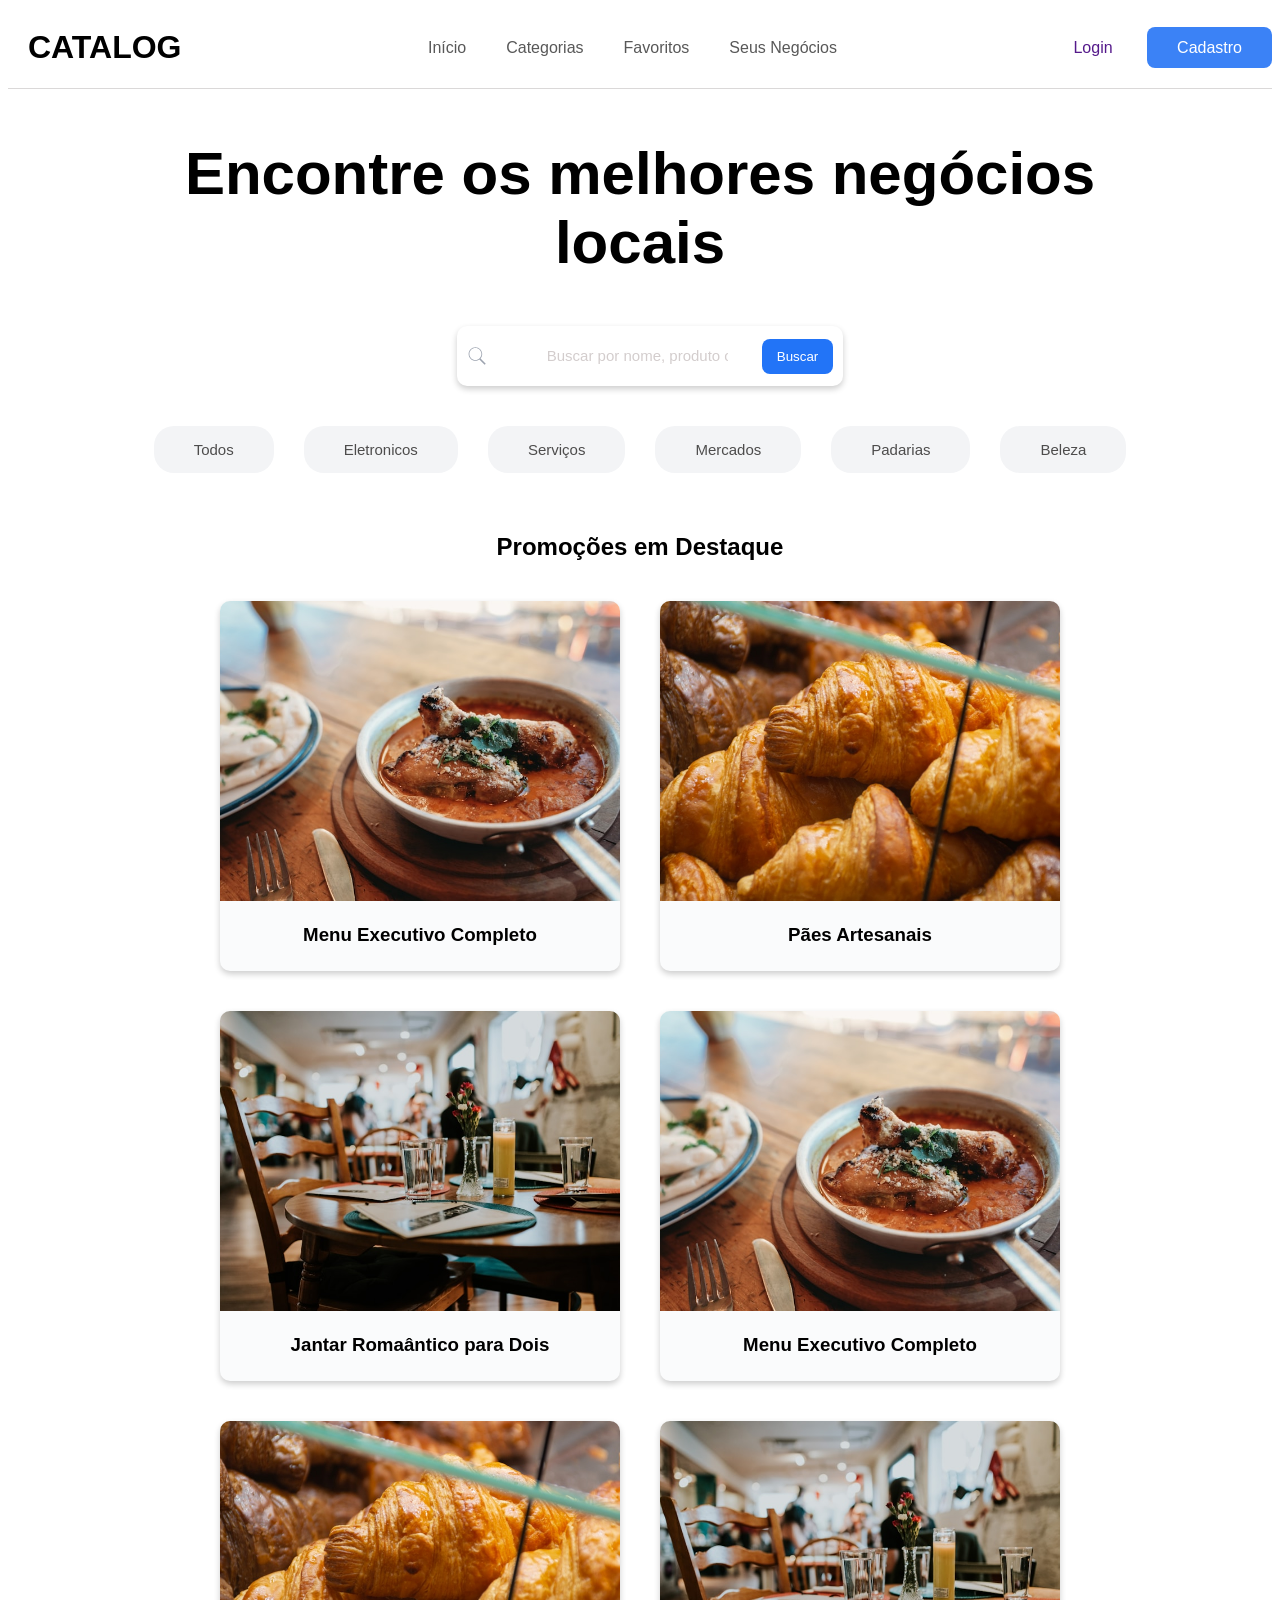
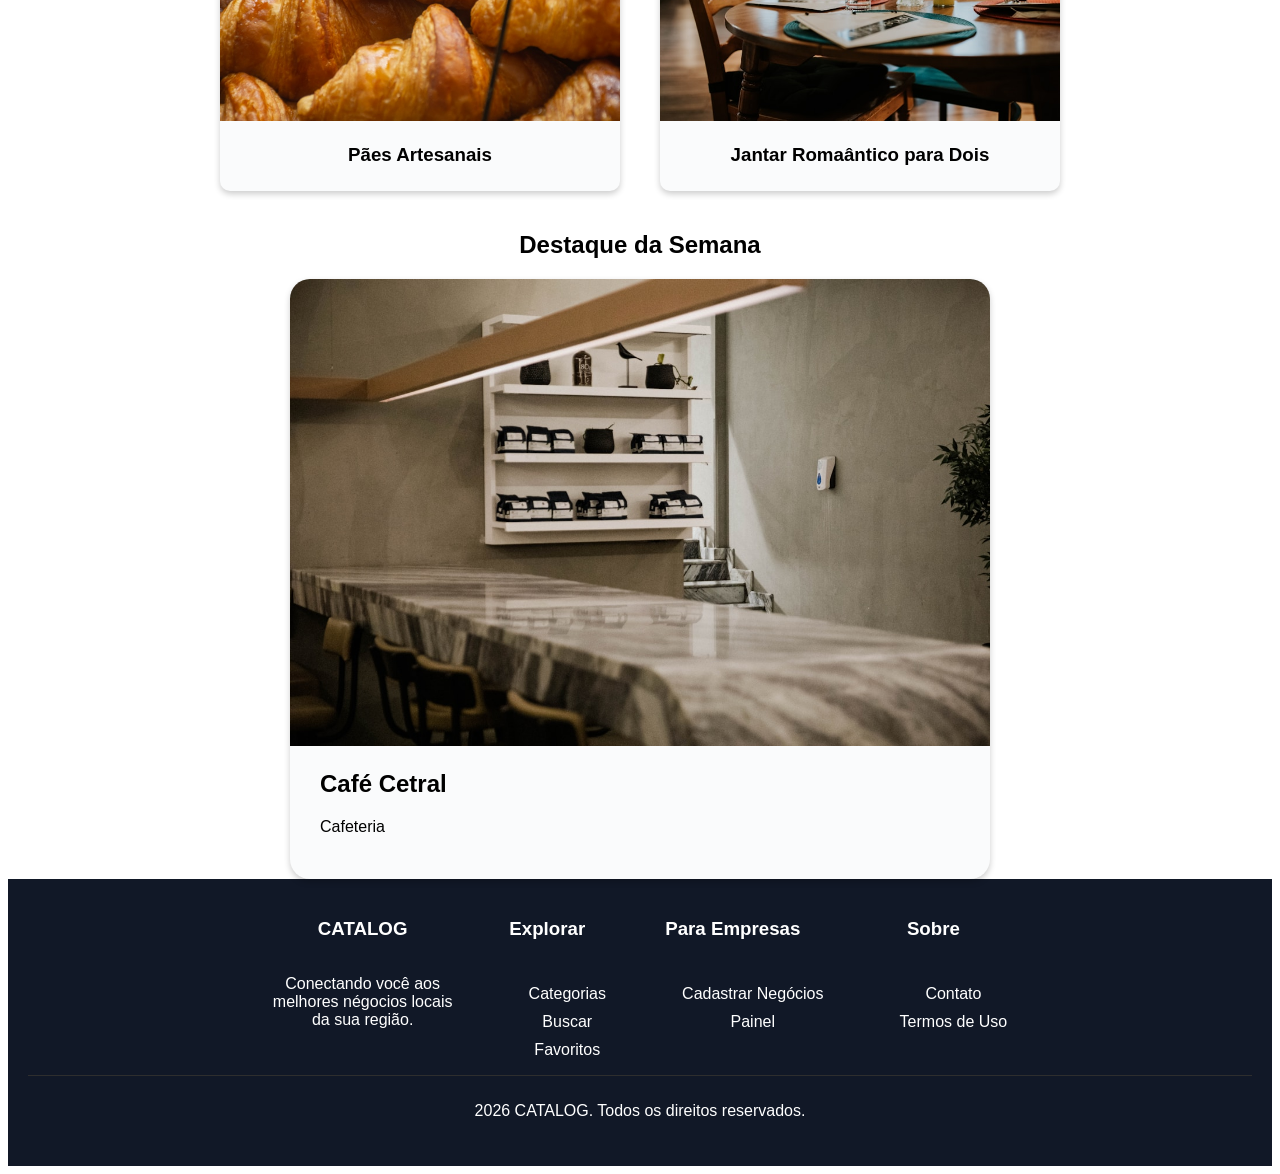
==== index.html @ fd713cd6 "Adicionando arquivos do catálogo" ====
<!DOCTYPE html>
<html lang="pt-BR">
<head>
    <meta charset="UTF-8">
    <meta name="viewport" content="width=device-width, initial-scale=1.0">
    <link rel="stylesheet" href="css/estilo.css">
    <title>Catalog</title>
</head>
<body>
    <header>
        <h1>CATALOG</h1>
        <nav>
            <ul>
                <li ><a class="text_nav" href="">Início</a></li>
                <li ><a class="text_nav"  href="">Categorias</a></li>
                <li ><a class="text_nav" href="">Favoritos</a></li>
                <li ><a class="text_nav" href="">Seus Negócios</a></li>
            </ul>
        </nav>
            <div class="Botao_header">
                <a class="botao_nav" href="">Login</a>
                <a class="botao_nav cadastro" href="">Cadastro</a>
            </div>
    </header>
    <main>
        <section class="area_pesquisa">
            <h1>Encontre os melhores negócios <br>locais</h1>
            <div class="Input_pesquisar">
                <form class="text_pesquisa">
                    <svg class="icon_search" xmlns="http://www.w3.org/2000/svg" x="0px" y="0px" width="50" height="50" viewBox="0 0 50 50">
                    <path d="M 21 3 C 11.621094 3 4 10.621094 4 20 C 4 29.378906 11.621094 37 21 37 C 24.710938 37 28.140625 35.804688 30.9375 33.78125 L 44.09375 46.90625 L 46.90625 44.09375 L 33.90625 31.0625 C 36.460938 28.085938 38 24.222656 38 20 C 38 10.621094 30.378906 3 21 3 Z M 21 5 C 29.296875 5 36 11.703125 36 20 C 36 28.296875 29.296875 35 21 35 C 12.703125 35 6 28.296875 6 20 C 6 11.703125 12.703125 5 21 5 Z"></path>
                    </svg>         
                    <input class="input_search" type="search" name="q" id="pesquisa" placeholder="Buscar por nome, produto ou serviço..."  >
                    <button type="submit" class="botao_pesquisar">Buscar</button>
                    
                </form>
            </div>
        </section>
        <section class="area_categorias">
            <button class="botoes_categoria">Todos</button>
            <button class="botoes_categoria">Eletronicos</button>
            <button class="botoes_categoria">Serviços</button>
            <button class="botoes_categoria">Mercados</button>
            <button class="botoes_categoria">Padarias</button>
            <button class="botoes_categoria">Beleza</button>
        </section>
        <section class="cards_promoção">
            <div class="text_card_promoçao">
                <h1>Promoções em Destaque</h1>
            </div>
            <div class="card_promocao_container">
                <div class="card_promoçao">
                    <img src="img/imagem-text1.jpg" alt="">
                    <div class="card_promoçao_text">
                        <h3>Menu Executivo Completo</h3>
                    </div>
                </div>
                <div class="card_promoçao">
                    <img src="img/imagem-text2.jpg" alt="">
                    <div class="card_promoçao_text">
                        <h3>Pães Artesanais </h3>
                    </div>
                </div>
                <div class="card_promoçao">
                    <img src="img/imagem-text3.jpg" alt="">
                    <div class="card_promoçao_text">
                        <h3>Jantar Romaântico para Dois</h3>
                    </div>
                </div>  
                <div class="card_promoçao">
                    <img src="img/imagem-text1.jpg" alt="">
                    <div class="card_promoçao_text">
                        <h3>Menu Executivo Completo</h3>
                    </div>
                </div>
                <div class="card_promoçao">
                    <img src="img/imagem-text2.jpg" alt="">
                    <div class="card_promoçao_text">
                        <h3>Pães Artesanais </h3>
                    </div>
                </div>
                <div class="card_promoçao">
                    <img src="img/imagem-text3.jpg" alt="">
                    <div class="card_promoçao_text">
                        <h3>Jantar Romaântico para Dois</h3>
                    </div>
                </div>  
            </div>        
        </section>
        <section>
            <div class="text_destaque_avaliacao">
                <h1 >Destaque da Semana</h1>
            </div>
            <div class="container_destaque_avaliacao">
                <div class="card_promoçao_destaque_avaliacao">
                    <img src="img/cafe.jpg" alt="">
                    <div class="destaque_avaliacao_text">
                        <h2>Café Cetral</h2>
                        <p>Cafeteria</p>
                    </div> 
                    
                </div>
            </div>
        </section>
    </main>
    <footer>
        <section class="area_rodape">
            <div class="footer_text">
                <h3>CATALOG</h3>
                <p>Conectando você aos <br> melhores négocios locais <br> da  sua região.</p>
            </div>
            <div class="footer_text">
                <h3>Explorar</h3>
                <ul>
                    <li>
                        <a class="link_footer" href="">Categorias</a>
                    </li>
                    <li>
                        <a href="">Buscar</a>
                    </li>          
                    <li>
                        <a href="">Favoritos</a>
                    </li>     
                </ul>
            </div>
            <div class="footer_text">
                <h3>Para Empresas</h3>
                <ul>
                    <li>
                        <a href="">Cadastrar Negócios</a>
                    </li>
                    <li>
                        <a href="">Painel</a>
                    </li>      
                </ul>      
            </div>
            <div class="footer_text">
                <h3>Sobre</h3>
                <ul>
                    <li>
                        <a href="">Contato</a>
                    </li>
                    <li>
                        <a href="">Termos de Uso</a>
                    </li>                
                </ul>

            </div>
        </section>
        <section >
            <div class="fotter_direitos">
               <p >2026 CATALOG. Todos os direitos reservados.</p>
            </div>
        </section>
    </footer>
</body>
</html>
---- css/estilo.css ----
*{
    font-family: 'Lucida Sans', 'Lucida Sans Regular', 'Lucida Grande', 'Lucida Sans Unicode', Geneva, Verdana, sans-serif;

}
header{
    display: flex;
    width: 100%;
    border-bottom: 1px solid #dad8d8;
    justify-content: space-between;
    align-items: center;
}
header h1{
    padding-left: 20px;
}
header ul{
    display: flex;
    list-style: none;
    gap: 40px;
}
header ul li a{
    text-decoration: none;
    color: #585858;
}
header ul li a:hover{
    color: #3B82F6;
    border-bottom: 2px solid #3B82F6;
}

.botao_nav{
    padding: 30px;
    text-decoration: none;
    list-style: none;
    font-weight: 500;
    padding-bottom: 12px;
    padding-top: 12px;
    
}


.cadastro{
    background-color: #3B82F6;
    border-radius: 8px;
    padding-bottom: 12px;
    padding-top: 12px;
    color: #fff;
}
.cadastro:hover{
    background-color: #2274f7 ;

}
/*Area de Busca*/
.area_pesquisa{
    display: flex;
    width: 100%;
    flex-direction: column;
    justify-content: center;   
    align-items: center;       
    text-align: center;
}
.area_pesquisa h1{
    font-size: 60px;
}

.input_search{
    width: 30%;
    height: 4.5rem;
    outline: none;
    border: none;
    border-radius: 10px ;
    padding: 10px 10px 10px 50px;
}
.input_search::placeholder{
    color: #d3cdcd;
    font-size: 15px;
}
/* Container do form */
.text_pesquisa {
    display: flex;
    justify-content: center;
}

/* Caixa inteira da busca */
.Input_pesquisar form {
    display: flex;
    align-items: center;
    width: 100%;
    background: #fff;
    border-radius: 10px;
    padding: 5px 10px;
    box-shadow: 0 3px 6px rgba(0, 0, 0, 0.2);
    gap: 10px;
}

/* Ícone */
.icon_search {
    width: 20px;
    min-width: 20px;
    fill: #9ca3af;
}

/* Input */
.input_search {
    flex: 1;
    border: none;
    outline: none;
    height: 40px;
    font-size: 14px;
}

/* Botão */
.botao_pesquisar {
    background-color: #2274f7;
    color: white;
    border: none;
    border-radius: 8px;
    padding: 10px 15px;
    cursor: pointer;
    white-space: nowrap;
}

.botao_pesquisar:hover {
    background-color: #3B82F6;
}
/*Area Categorias*/
.area_categorias{
    display: flex;
    justify-content: center;
    align-items: center;
}

.botoes_categoria{
    margin: 40px 15px;
    padding: 15px 40px 15px 40px;
    background-color: #F3F4F6;
    text-decoration: none;
    border-radius: 20px;
    color: #4d4c4c;
    font-weight: 500;
    font-size: 15px;
    border: none;
    cursor: pointer;

}
.botoes_categoria:focus{
    color: #ffff;
    background-color: #3B82F6;

}


/*Rodape*/
footer{
    background-color: #111827;
    padding: 20px;
}
.area_rodape{
    display: flex;
    color: #ffffff;
    background-color: #111827;
    justify-content: space-between;
    padding-left: 20%;
    padding-right: 20%;
    border-bottom:  0.5px solid #2e2e2e;
}
.footer_text{
display: flex;
flex-direction: column;
align-items: center;
text-align: center;
margin: 0;
}
section ul li{
    list-style: none;
    padding-top: 10px;
}
footer section ul li a{
    text-decoration: none;
    color: #ffff;
}
.fotter_direitos{
    display: flex;
    align-items: center;
    text-align: center;
    justify-content: center;
    color: #ffff;
    margin: 10px;
}
/*Card de promoção*/
.card_promocao_container{
display: flex;
align-items: center;
justify-content: center;
flex-wrap: wrap;
}
.text_card_promoçao{
    text-align: center;
}

.card_promoçao img{
    width: 400px;
    height: 300px;
    border-top-left-radius: 10px;
    border-top-right-radius: 10px;
    object-fit: cover;
}
.card_promoçao{
    border-radius: 10px;
    margin: 20px;
    width: 400px;
    height: 370px;
    background-color: #fafbfc;
    text-align: center;
    box-shadow: 0 3px 6px rgba(0, 0, 0, 0.2);
    transition: 0.5s;
}
.card_promoçao:hover{
    scale: 1.05;
    box-shadow: 0 3px 6px rgba(0, 0, 0, 0.3);
}
/*Card de Avaliação */
.text_destaque_avaliacao{
    text-align: center;

}
.container_destaque_avaliacao{
    display: flex;
    align-items: center;
    justify-content: center;
    flex-wrap: wrap;
}
.card_promoçao_destaque_avaliacao{
    width: 700px;
    height: 600px;
    border-radius: 20px;
    background-color: #fafbfc;
    box-shadow: 0px 3px 6px rgba(0, 0, 0, 0.2);
}
.card_promoçao_destaque_avaliacao img{
    width: 700px;
    border-top-left-radius: 20px;
    border-top-right-radius: 20px;
    object-fit: cover;
}
.destaque_avaliacao_text{
    padding-left: 30px;
}
/* ===================== */
/* TABLET (até 1024px) */
/* ===================== */
@media (max-width: 1024px) {

    header {
        flex-direction: column;
        gap: 10px;
        padding: 10px 0;
    }

    header ul {
        gap: 20px;
    }

    .input_search {
        width: 60%;
    }

    .icon_search {
        right: 70%;
    }

    .botao_pesquisar {
        left: 65%;
    }

    .card_promoçao img,
    .card_promoçao {
        width: 300px;
        height: auto;
    }

    .card_promoçao_destaque_avaliacao {
        width: 90%;
        height: auto;
    }

    .card_promoçao_destaque_avaliacao img {
        width: 100%;
    }

    .area_rodape {
        padding-left: 10%;
        padding-right: 10%;
    }
}


/* ===================== */
/* CELULAR (até 768px) */
/* ===================== */
@media (max-width: 768px) {

    header {
        flex-direction: column;
        text-align: center;
    }

    header ul {
        flex-direction: column;
        gap: 10px;
    }

    .Botao_header {
        display: flex;
        gap: 10px;
    }

    .area_pesquisa h1 {
        font-size: 32px;
    }

    /* Esconde o ícone */
    .icon_search {
        display: none;
    }

    /* Remove a "caixa" geral */
    .Input_pesquisar form {
        width: 90%;
        flex-direction: column;
        background: transparent;
        box-shadow: none;
        padding: 0;
        gap: 10px;
    }

    /* Input separado */
    .input_search {
        width: 100%;
        height: 45px;
        border-radius: 10px;
        padding: 10px;
        background: #fff;
        box-shadow: 0 3px 6px rgba(0,0,0,0.15);
    }

    /* Botão separado abaixo */
    .botao_pesquisar {
        width: 100%;
        align-self: center;
        border-radius: 10px;
    }

    .text_pesquisa {
        flex-direction: column;
    }

    .area_categorias {
        flex-wrap: wrap;
    }

    .botoes_categoria {
        margin: 10px;
        padding: 10px 20px;
    }

    .card_promoçao {
        width: 90%;
    }

    .card_promoçao img {
        width: 100%;
    }

    .area_rodape {
        flex-direction: column;
        gap: 20px;
        padding: 20px;
    }

    .footer_text {
        align-items: center;
    }
}


/* ===================== */
/* CELULAR PEQUENO (até 480px) */
/* ===================== */
@media (max-width: 480px) {

    .area_pesquisa h1 {
        font-size: 24px;
    }

    .input_search {
        width: 90%;
    }

    .botao_pesquisar {
        width: 90%;
    }

    .card_promoçao_destaque_avaliacao {
        width: 100%;
    }

}
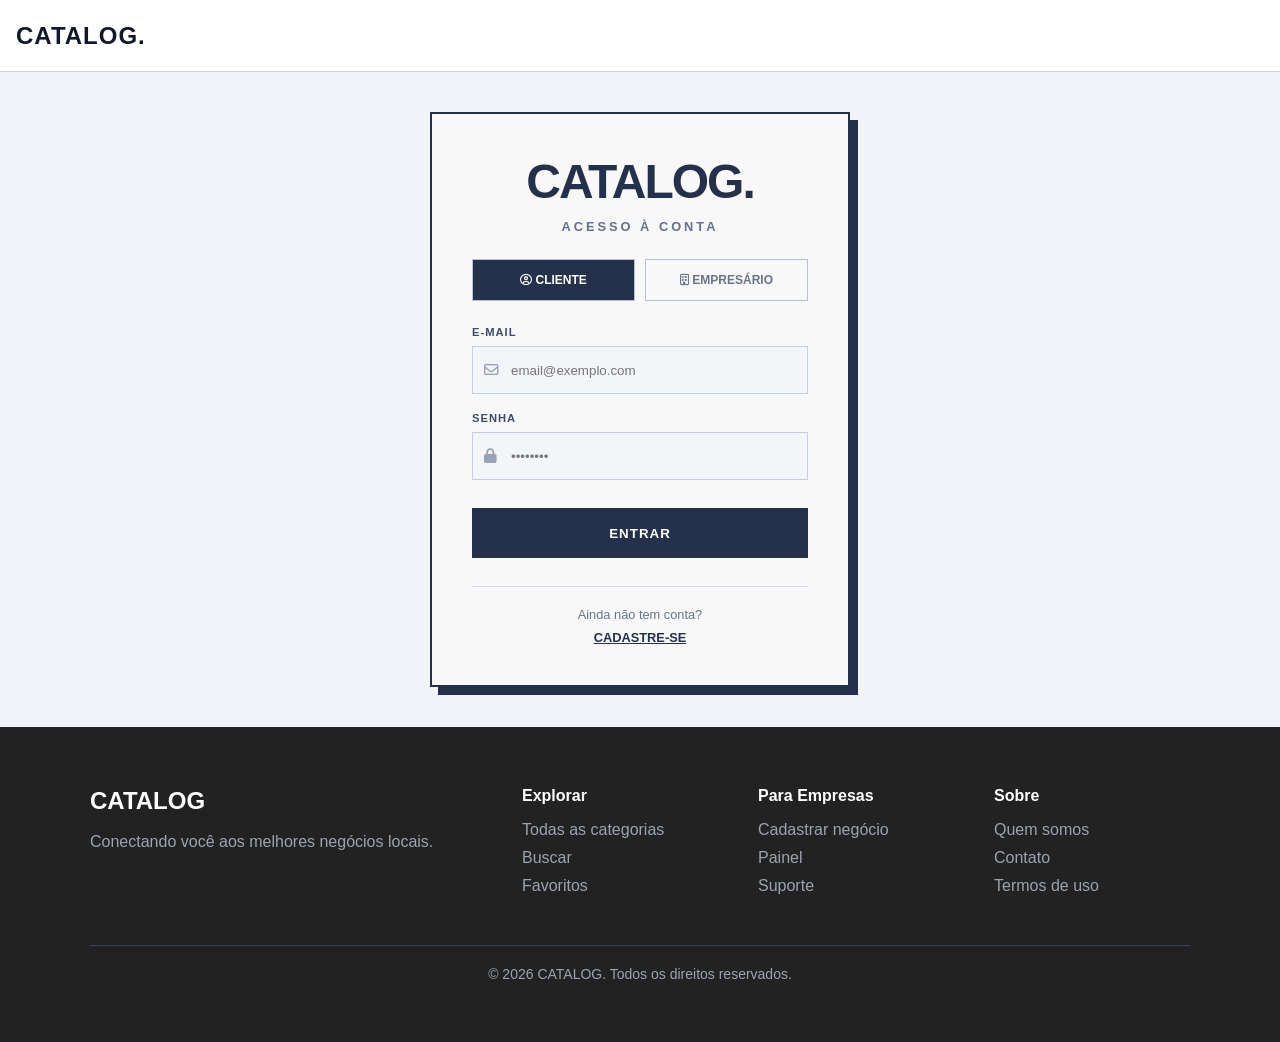
==== commit d171a7b9: "fix: root" ====
--- a/index.html
+++ b/index.html
@@ -1,157 +1,116 @@
 <!DOCTYPE html>
 <html lang="pt-BR">
+
 <head>
-    <meta charset="UTF-8">
-    <meta name="viewport" content="width=device-width, initial-scale=1.0">
-    <link rel="stylesheet" href="css/estilo.css">
-    <title>Catalog</title>
+    <meta charset="UTF-8" />
+    <meta name="viewport" content="width=device-width, initial-scale=1.0" />
+    <title>CATALOG</title>
+
+    <link rel="stylesheet" href="index.css" />
+    <link rel="stylesheet" href="/src/styles/styles.css" />
+
+    <link rel="stylesheet" href="https://cdnjs.cloudflare.com/ajax/libs/font-awesome/6.5.2/css/all.min.css" />
+
 </head>
+
 <body>
-    <header>
-        <h1>CATALOG</h1>
-        <nav>
-            <ul>
-                <li ><a class="text_nav" href="">Início</a></li>
-                <li ><a class="text_nav"  href="">Categorias</a></li>
-                <li ><a class="text_nav" href="">Favoritos</a></li>
-                <li ><a class="text_nav" href="">Seus Negócios</a></li>
-            </ul>
-        </nav>
-            <div class="Botao_header">
-                <a class="botao_nav" href="">Login</a>
-                <a class="botao_nav cadastro" href="">Cadastro</a>
+
+    <header class="header">
+        <div class="logo-container">
+            <div class="logo">CATALOG<span>.</span></div>
+        </div>
+    </header>
+
+    <main>
+        <div class="auth-card">
+
+            <div class="card-logo">CATALOG.</div>
+            <div class="card-subtitle" id="cardSubtitle">
+                ACESSO À CONTA
             </div>
-    </header>
-    <main>
-        <section class="area_pesquisa">
-            <h1>Encontre os melhores negócios <br>locais</h1>
-            <div class="Input_pesquisar">
-                <form class="text_pesquisa">
-                    <svg class="icon_search" xmlns="http://www.w3.org/2000/svg" x="0px" y="0px" width="50" height="50" viewBox="0 0 50 50">
-                    <path d="M 21 3 C 11.621094 3 4 10.621094 4 20 C 4 29.378906 11.621094 37 21 37 C 24.710938 37 28.140625 35.804688 30.9375 33.78125 L 44.09375 46.90625 L 46.90625 44.09375 L 33.90625 31.0625 C 36.460938 28.085938 38 24.222656 38 20 C 38 10.621094 30.378906 3 21 3 Z M 21 5 C 29.296875 5 36 11.703125 36 20 C 36 28.296875 29.296875 35 21 35 C 12.703125 35 6 28.296875 6 20 C 6 11.703125 12.703125 5 21 5 Z"></path>
-                    </svg>         
-                    <input class="input_search" type="search" name="q" id="pesquisa" placeholder="Buscar por nome, produto ou serviço..."  >
-                    <button type="submit" class="botao_pesquisar">Buscar</button>
-                    
-                </form>
+
+            <div class="type-switch">
+                <button class="switch-btn active" id="clienteBtn">
+                    <i class="fa-regular fa-circle-user"></i>
+                    CLIENTE
+                </button>
+
+                <button class="switch-btn" id="empresaBtn">
+                    <i class="fa-regular fa-building"></i>
+                    EMPRESÁRIO
+                </button>
             </div>
-        </section>
-        <section class="area_categorias">
-            <button class="botoes_categoria">Todos</button>
-            <button class="botoes_categoria">Eletronicos</button>
-            <button class="botoes_categoria">Serviços</button>
-            <button class="botoes_categoria">Mercados</button>
-            <button class="botoes_categoria">Padarias</button>
-            <button class="botoes_categoria">Beleza</button>
-        </section>
-        <section class="cards_promoção">
-            <div class="text_card_promoçao">
-                <h1>Promoções em Destaque</h1>
+
+            <form id="authForm">
+
+                <!-- CAMPOS DINÂMICOS -->
+
+            </form>
+
+            <div class="divider"></div>
+
+            <div class="bottom-text" id="bottomText">
+                Ainda não tem conta?
             </div>
-            <div class="card_promocao_container">
-                <div class="card_promoçao">
-                    <img src="img/imagem-text1.jpg" alt="">
-                    <div class="card_promoçao_text">
-                        <h3>Menu Executivo Completo</h3>
-                    </div>
-                </div>
-                <div class="card_promoçao">
-                    <img src="img/imagem-text2.jpg" alt="">
-                    <div class="card_promoçao_text">
-                        <h3>Pães Artesanais </h3>
-                    </div>
-                </div>
-                <div class="card_promoçao">
-                    <img src="img/imagem-text3.jpg" alt="">
-                    <div class="card_promoçao_text">
-                        <h3>Jantar Romaântico para Dois</h3>
-                    </div>
-                </div>  
-                <div class="card_promoçao">
-                    <img src="img/imagem-text1.jpg" alt="">
-                    <div class="card_promoçao_text">
-                        <h3>Menu Executivo Completo</h3>
-                    </div>
-                </div>
-                <div class="card_promoçao">
-                    <img src="img/imagem-text2.jpg" alt="">
-                    <div class="card_promoçao_text">
-                        <h3>Pães Artesanais </h3>
-                    </div>
-                </div>
-                <div class="card_promoçao">
-                    <img src="img/imagem-text3.jpg" alt="">
-                    <div class="card_promoçao_text">
-                        <h3>Jantar Romaântico para Dois</h3>
-                    </div>
-                </div>  
-            </div>        
-        </section>
-        <section>
-            <div class="text_destaque_avaliacao">
-                <h1 >Destaque da Semana</h1>
+
+            <a class="bottom-link" id="toggleMode">
+                CADASTRE-SE
+            </a>
+
+        </div>
+    </main>
+
+    <footer class="footer">
+
+        <div class="footer-grid">
+
+            <div>
+                <h2>CATALOG</h2>
+                <p>
+                    Conectando você aos melhores negócios locais.
+                </p>
             </div>
-            <div class="container_destaque_avaliacao">
-                <div class="card_promoçao_destaque_avaliacao">
-                    <img src="img/cafe.jpg" alt="">
-                    <div class="destaque_avaliacao_text">
-                        <h2>Café Cetral</h2>
-                        <p>Cafeteria</p>
-                    </div> 
-                    
-                </div>
-            </div>
-        </section>
-    </main>
-    <footer>
-        <section class="area_rodape">
-            <div class="footer_text">
-                <h3>CATALOG</h3>
-                <p>Conectando você aos <br> melhores négocios locais <br> da  sua região.</p>
-            </div>
-            <div class="footer_text">
-                <h3>Explorar</h3>
+
+            <div>
+                <h4>Explorar</h4>
+
                 <ul>
-                    <li>
-                        <a class="link_footer" href="">Categorias</a>
-                    </li>
-                    <li>
-                        <a href="">Buscar</a>
-                    </li>          
-                    <li>
-                        <a href="">Favoritos</a>
-                    </li>     
+                    <li>Todas as categorias</li>
+                    <li>Buscar</li>
+                    <li>Favoritos</li>
                 </ul>
             </div>
-            <div class="footer_text">
-                <h3>Para Empresas</h3>
+
+            <div>
+                <h4>Para Empresas</h4>
+
                 <ul>
-                    <li>
-                        <a href="">Cadastrar Negócios</a>
-                    </li>
-                    <li>
-                        <a href="">Painel</a>
-                    </li>      
-                </ul>      
+                    <li>Cadastrar negócio</li>
+                    <li>Painel</li>
+                    <li>Suporte</li>
+                </ul>
             </div>
-            <div class="footer_text">
-                <h3>Sobre</h3>
+
+            <div>
+                <h4>Sobre</h4>
+
                 <ul>
-                    <li>
-                        <a href="">Contato</a>
-                    </li>
-                    <li>
-                        <a href="">Termos de Uso</a>
-                    </li>                
+                    <li>Quem somos</li>
+                    <li>Contato</li>
+                    <li>Termos de uso</li>
                 </ul>
+            </div>
 
-            </div>
-        </section>
-        <section >
-            <div class="fotter_direitos">
-               <p >2026 CATALOG. Todos os direitos reservados.</p>
-            </div>
-        </section>
+        </div>
+
+        <div class="footer-copy">
+            © 2026 CATALOG. Todos os direitos reservados.
+        </div>
+
     </footer>
+
+    <script type="module" src="index.js"></script>
+    <script type="module" src="/src/scripts/header.js"></script>
 </body>
+
 </html>
--- a/index.css
+++ b/index.css
@@ -0,0 +1,148 @@
+main {
+    flex: 1;
+    display: flex;
+    justify-content: center;
+    align-items: center;
+    padding: 40px 20px;
+}
+
+.auth-card {
+    width: 100%;
+    max-width: 420px;
+    background: #f8f8f8;
+    border: 2px solid #25314a;
+    box-shadow: 8px 8px 0 #25314a;
+    padding: 40px;
+}
+
+.card-logo {
+    text-align: center;
+    font-size: 3rem;
+    font-weight: 900;
+    color: #25314a;
+    letter-spacing: -2px;
+    margin-bottom: 10px;
+}
+
+.card-subtitle {
+    text-align: center;
+    color: #657089;
+    font-size: 0.8rem;
+    letter-spacing: 3px;
+    font-weight: bold;
+    margin-bottom: 25px;
+}
+
+.type-switch {
+    display: flex;
+    gap: 10px;
+    margin-bottom: 25px;
+}
+
+.switch-btn {
+    flex: 1;
+    height: 42px;
+    border: 1px solid #b6c1d3;
+    background: transparent;
+    color: #6a7489;
+    font-size: 0.75rem;
+    font-weight: bold;
+    cursor: pointer;
+    transition: 0.3s;
+}
+
+.switch-btn.active {
+    background: #25314a;
+    color: white;
+}
+
+.form-group {
+    margin-bottom: 18px;
+}
+
+.form-group label {
+    display: block;
+    font-size: 0.7rem;
+    font-weight: bold;
+    margin-bottom: 8px;
+    color: #3f4c67;
+    letter-spacing: 1px;
+}
+
+.input-wrapper {
+    position: relative;
+}
+
+.input-wrapper i {
+    position: absolute;
+    left: 12px;
+    top: 50%;
+    transform: translateY(-50%);
+    color: #98a2b7;
+    font-size: 0.9rem;
+}
+
+.input-wrapper input {
+    width: 100%;
+    height: 48px;
+    border: 1px solid #c6cfdd;
+    background: #f3f5f8;
+    padding: 0 15px 0 38px;
+    outline: none;
+    transition: 0.2s;
+    color: #25314a;
+}
+
+.input-wrapper input:focus {
+    border-color: #25314a;
+}
+
+.submit-btn {
+    width: 100%;
+    height: 50px;
+    border: none;
+    background: #25314a;
+    color: white;
+    font-weight: bold;
+    letter-spacing: 1px;
+    cursor: pointer;
+    margin-top: 10px;
+    transition: 0.3s;
+}
+
+.submit-btn:hover {
+    opacity: 0.9;
+}
+
+.divider {
+    margin: 28px 0 20px;
+    border-top: 1px solid #d6dce7;
+}
+
+.bottom-text {
+    text-align: center;
+    font-size: 0.8rem;
+    color: #6a7489;
+    margin-bottom: 8px;
+}
+
+.bottom-link {
+    display: block;
+    text-align: center;
+    color: #25314a;
+    font-size: 0.8rem;
+    font-weight: bold;
+    text-decoration: underline;
+    cursor: pointer;
+}
+
+
+@media (max-width: 768px) {
+    .auth-card {
+        padding: 30px 20px;
+    }
+
+    .card-logo {
+        font-size: 2.2rem;
+    }
+}
--- a/src/styles/styles.css
+++ b/src/styles/styles.css
@@ -0,0 +1,313 @@
+/* RESET */
+* {
+  margin: 0;
+  padding: 0;
+  box-sizing: border-box;
+}
+
+body {
+  font-family: Arial, Helvetica, sans-serif;
+  background: #F1F5F9;
+  color: #111827;
+}
+
+/* HEADER */
+.header {
+  width: 100%;
+  height: 72px;
+  padding-left: 1rem;
+  padding-right: 1rem;
+  background: #ffffff;
+  border-bottom: 1px solid #d1d5db;
+
+  display: flex;
+  flex-direction: row;
+  justify-content: flex-start;
+  align-items: center;
+}
+
+.logo-container {
+  flex: 1;
+}
+
+.link-container {
+  flex: 5;
+
+  display: flex;
+  align-items: center;
+  justify-content: space-between;
+  padding: 0 24px;
+}
+
+.logo {
+  font-size: 24px;
+  font-weight: 700;
+  letter-spacing: 1px;
+}
+
+.menu {
+  display: flex;
+  align-items: center;
+  gap: 32px;
+}
+
+.menu a {
+  text-decoration: none;
+  color: #4b5563;
+  font-size: 15px;
+  padding-bottom: 8px;
+}
+
+.menu a.active {
+  color: #111827;
+  font-weight: 600;
+  border-bottom: 2px solid #111827;
+}
+
+.menu a:hover {
+  color: #111827;
+  border-bottom: 2px solid #111827;
+}
+
+/* FOOTER */
+.footer {
+  background: #222222;
+  color: #fff;
+  padding: 60px 24px;
+}
+
+.footer-grid {
+  max-width: 1100px;
+  margin: auto;
+
+  display: grid;
+  grid-template-columns: 2fr 1fr 1fr 1fr;
+
+  gap: 40px;
+}
+
+.footer h2 {
+  margin-bottom: 14px;
+}
+
+.footer p {
+  color: #9ca3af;
+  line-height: 1.6;
+}
+
+.footer h4 {
+  margin-bottom: 16px;
+}
+
+.footer ul {
+  list-style: none;
+}
+
+.footer li {
+  color: #9ca3af;
+  margin-bottom: 10px;
+  cursor: pointer;
+}
+
+.footer-copy {
+  max-width: 1100px;
+  margin: 40px auto 0;
+
+  border-top: 1px solid #374151;
+  padding-top: 20px;
+
+  text-align: center;
+  color: #9ca3af;
+  font-size: 14px;
+}
+
+/* SIDEBAR */
+
+.sidebar {
+  width: 260px;
+  background: #f8f8f8;
+  border-right: 2px solid #d7d7d7;
+  padding: 40px 20px;
+  display: flex;
+  flex-direction: column;
+  justify-content: space-between;
+}
+
+.sidebar-brand {
+  margin-bottom: 50px;
+}
+
+.sidebar-brand h1 {
+  font-size: 2rem;
+  font-weight: 800;
+}
+
+.sidebar-brand p {
+  margin-top: 10px;
+  font-size: 0.8rem;
+  letter-spacing: 3px;
+  color: #64748b;
+  font-weight: 600;
+}
+
+.sidebar-menu {
+  display: flex;
+  flex-direction: column;
+  gap: 18px;
+}
+
+.menu-item {
+  width: 100%;
+  border: none;
+  background: transparent;
+  color: #334155;
+
+  display: flex;
+  align-items: center;
+  gap: 15px;
+
+  padding: 16px;
+  border-radius: 10px;
+
+  cursor: pointer;
+
+  font-size: 1rem;
+  font-weight: 600;
+
+  transition: 0.3s;
+}
+
+.menu-item:hover {
+  background: #e5e7eb;
+}
+
+.menu-item.active {
+  background: #1e293b;
+  color: white;
+}
+
+#log-out {
+  width: 100%;
+  border: none;
+  background: transparent;
+  color: #334155;
+
+  display: flex;
+  align-items: center;
+  gap: 15px;
+
+  padding: 16px;
+  border-radius: 10px;
+
+  cursor: pointer;
+
+  font-size: 1rem;
+  font-weight: 600;
+
+  transition: 0.3s;
+}
+
+#log-out:hover {
+  background: #e5e7eb;
+}
+
+#log-out.active {
+  background: #1e293b;
+  color: white;
+}
+
+/* LAYOUT */
+
+.dashboard-container {
+  display: flex;
+  min-height: calc(100vh - 70px);
+}
+
+/* CONTENT */
+
+.content {
+  flex: 1;
+  padding: 40px;
+}
+
+/* HEADER CONTENT */
+
+.content-header {
+  margin-bottom: 40px;
+  border-bottom: 4px solid #1e293b;
+  padding-bottom: 14px;
+}
+
+.content-header h1 {
+  font-size: 3rem;
+  font-weight: 900;
+}
+
+.content-header p {
+  margin-top: 8px;
+  color: #64748b;
+  letter-spacing: 4px;
+  font-size: 0.9rem;
+  font-weight: 700;
+}
+
+/* RESPONSIVO */
+@media (max-width: 992px) {
+  .cards-grid {
+    grid-template-columns: repeat(2, 1fr);
+  }
+
+  .footer-grid {
+    grid-template-columns: repeat(2, 1fr);
+  }
+}
+
+@media (max-width: 900px) {
+
+  .dashboard-container {
+    flex-direction: column;
+  }
+
+  .content {
+    padding: 20px;
+  }
+
+  .content-header h1 {
+    font-size: 2rem;
+  }
+
+  .sidebar {
+    width: 100%;
+    border-right: none;
+    border-bottom: 2px solid #ddd;
+  }
+
+
+}
+
+@media (max-width: 600px) {
+
+  .header {
+    height: auto;
+    padding: 16px 0;
+  }
+
+  .header-container {
+    flex-direction: column;
+    gap: 16px;
+  }
+
+  .cards-grid {
+    grid-template-columns: 1fr;
+  }
+
+  .favorites-header {
+    flex-direction: column;
+    align-items: flex-start;
+    gap: 16px;
+  }
+
+  .footer-grid {
+    grid-template-columns: 1fr;
+  }
+}
